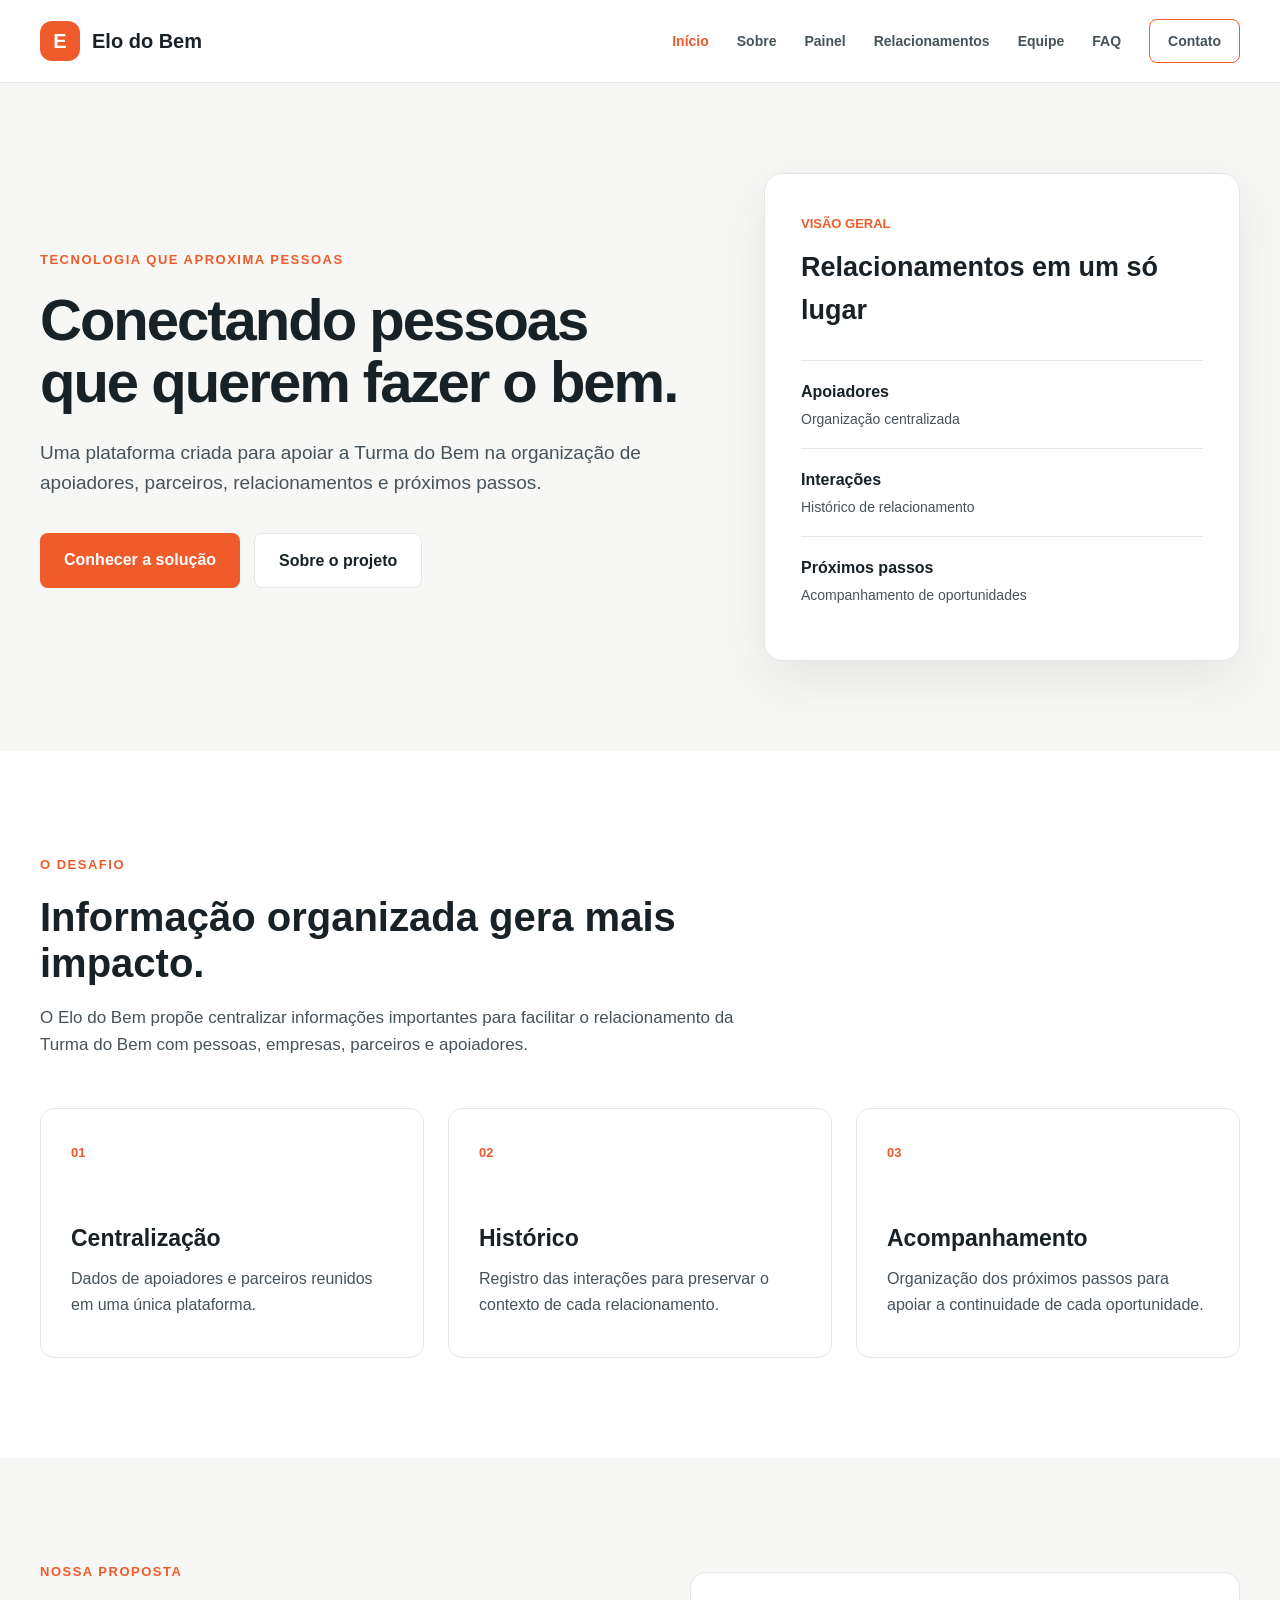
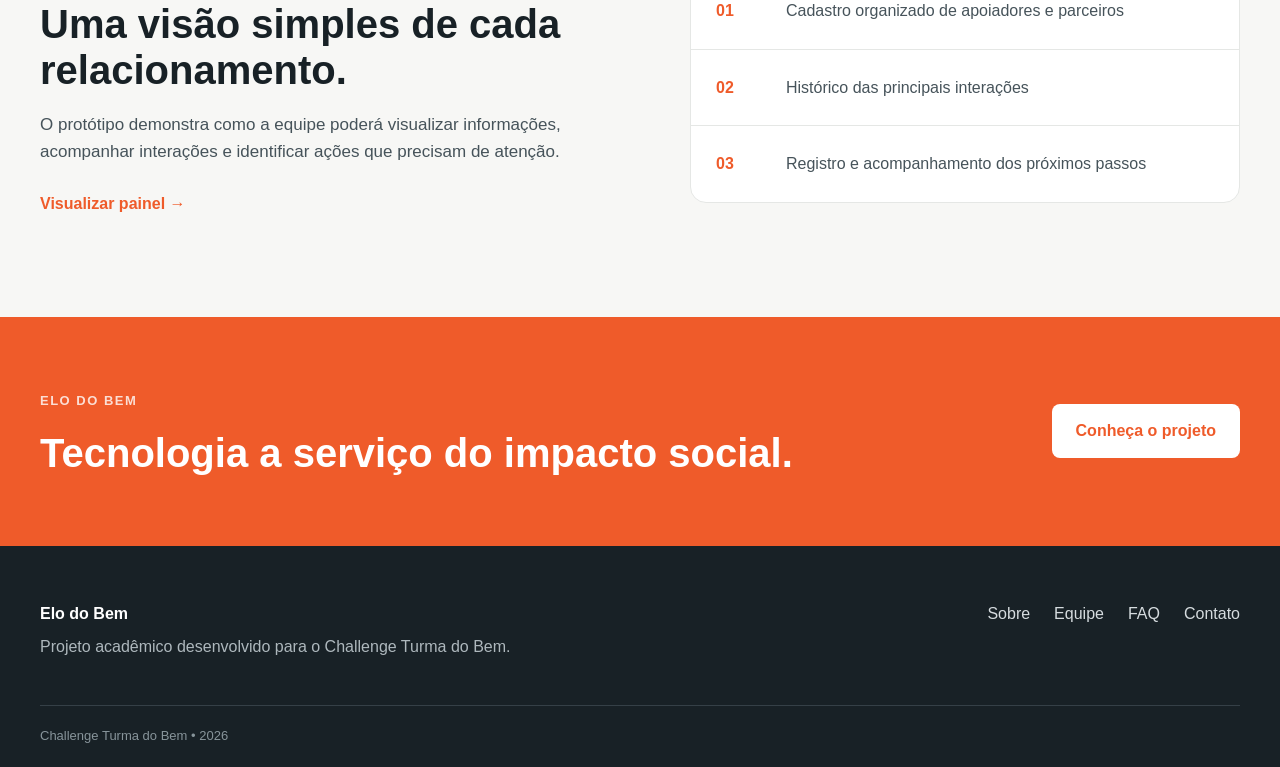
==== index.html @ 58cae1e9 "estrutura inicial do projeto" ====
<!DOCTYPE html>
<html lang="pt-BR">
<head>
    <meta charset="UTF-8">
    <meta name="viewport" content="width=device-width, initial-scale=1.0">
    <title>Elo do Bem | Início</title>
    <link rel="stylesheet" href="css/style.css">
</head>

<body>

    <header class="header">
        <div class="container header-content">
            <a href="index.html" class="logo">
                <span class="logo-icon">E</span>
                <span>Elo do Bem</span>
            </a>

            <nav class="nav" aria-label="Navegação principal">
                <a href="index.html" class="active">Início</a>
                <a href="sobre.html">Sobre</a>
                <a href="painel.html">Painel</a>
                <a href="relacionamento.html">Relacionamentos</a>
                <a href="integrantes.html">Equipe</a>
                <a href="faq.html">FAQ</a>
                <a href="contato.html" class="nav-button">Contato</a>
            </nav>
        </div>
    </header>

    <main>

        <section class="hero">
            <div class="container hero-content">
                <div class="hero-text">
                    <span class="tag">Tecnologia que aproxima pessoas</span>

                    <h1>Conectando pessoas que querem fazer o bem.</h1>

                    <p>
                        Uma plataforma criada para apoiar a Turma do Bem na organização
                        de apoiadores, parceiros, relacionamentos e próximos passos.
                    </p>

                    <div class="hero-actions">
                        <a href="painel.html" class="btn btn-primary">Conhecer a solução</a>
                        <a href="sobre.html" class="btn btn-secondary">Sobre o projeto</a>
                    </div>
                </div>

                <div class="hero-card">
                    <span class="card-label">Visão geral</span>

                    <h2>Relacionamentos em um só lugar</h2>

                    <div class="metric">
                        <strong>Apoiadores</strong>
                        <span>Organização centralizada</span>
                    </div>

                    <div class="metric">
                        <strong>Interações</strong>
                        <span>Histórico de relacionamento</span>
                    </div>

                    <div class="metric">
                        <strong>Próximos passos</strong>
                        <span>Acompanhamento de oportunidades</span>
                    </div>
                </div>
            </div>
        </section>

        <section class="problem">
            <div class="container">
                <div class="section-heading">
                    <span class="tag">O desafio</span>
                    <h2>Informação organizada gera mais impacto.</h2>
                    <p>
                        O Elo do Bem propõe centralizar informações importantes para
                        facilitar o relacionamento da Turma do Bem com pessoas,
                        empresas, parceiros e apoiadores.
                    </p>
                </div>

                <div class="cards">
                    <article class="info-card">
                        <span class="card-number">01</span>
                        <h3>Centralização</h3>
                        <p>
                            Dados de apoiadores e parceiros reunidos em uma única
                            plataforma.
                        </p>
                    </article>

                    <article class="info-card">
                        <span class="card-number">02</span>
                        <h3>Histórico</h3>
                        <p>
                            Registro das interações para preservar o contexto de cada
                            relacionamento.
                        </p>
                    </article>

                    <article class="info-card">
                        <span class="card-number">03</span>
                        <h3>Acompanhamento</h3>
                        <p>
                            Organização dos próximos passos para apoiar a continuidade
                            de cada oportunidade.
                        </p>
                    </article>
                </div>
            </div>
        </section>

        <section class="solution">
            <div class="container solution-content">
                <div>
                    <span class="tag">Nossa proposta</span>
                    <h2>Uma visão simples de cada relacionamento.</h2>
                    <p>
                        O protótipo demonstra como a equipe poderá visualizar
                        informações, acompanhar interações e identificar ações
                        que precisam de atenção.
                    </p>

                    <a href="painel.html" class="text-link">
                        Visualizar painel →
                    </a>
                </div>

                <div class="solution-list">
                    <div>
                        <strong>01</strong>
                        <span>Cadastro organizado de apoiadores e parceiros</span>
                    </div>

                    <div>
                        <strong>02</strong>
                        <span>Histórico das principais interações</span>
                    </div>

                    <div>
                        <strong>03</strong>
                        <span>Registro e acompanhamento dos próximos passos</span>
                    </div>
                </div>
            </div>
        </section>

        <section class="cta">
            <div class="container cta-content">
                <div>
                    <span class="tag tag-light">Elo do Bem</span>
                    <h2>Tecnologia a serviço do impacto social.</h2>
                </div>

                <a href="sobre.html" class="btn btn-light">Conheça o projeto</a>
            </div>
        </section>

    </main>

    <footer class="footer">
        <div class="container footer-content">
            <div>
                <strong>Elo do Bem</strong>
                <p>Projeto acadêmico desenvolvido para o Challenge Turma do Bem.</p>
            </div>

            <nav class="footer-nav" aria-label="Navegação do rodapé">
                <a href="sobre.html">Sobre</a>
                <a href="integrantes.html">Equipe</a>
                <a href="faq.html">FAQ</a>
                <a href="contato.html">Contato</a>
            </nav>
        </div>

        <div class="container footer-bottom">
            <p>Challenge Turma do Bem • 2026</p>
        </div>
    </footer>

</body>
</html>
---- css/style.css ----
* {
    margin: 0;
    padding: 0;
    box-sizing: border-box;
}

:root {
    --primary: #ef5b2a;
    --primary-dark: #d94818;
    --dark: #182126;
    --text: #46535a;
    --light: #f7f7f5;
    --white: #ffffff;
    --border: #e5e7e5;
    --max-width: 1200px;
}

body {
    font-family: Arial, Helvetica, sans-serif;
    background: var(--white);
    color: var(--dark);
    line-height: 1.6;
}

a {
    color: inherit;
    text-decoration: none;
}

.container {
    width: calc(100% - 80px);
    max-width: var(--max-width);
    margin: 0 auto;
}

.header {
    background: var(--white);
    border-bottom: 1px solid var(--border);
}

.header-content {
    min-height: 82px;
    display: flex;
    align-items: center;
    justify-content: space-between;
}

.logo {
    display: flex;
    align-items: center;
    gap: 12px;
    font-size: 20px;
    font-weight: 700;
}

.logo-icon {
    width: 40px;
    height: 40px;
    display: grid;
    place-items: center;
    border-radius: 12px;
    background: var(--primary);
    color: var(--white);
}

.nav {
    display: flex;
    align-items: center;
    gap: 28px;
}

.nav a {
    font-size: 14px;
    font-weight: 600;
    color: var(--text);
}

.nav a:hover,
.nav a.active {
    color: var(--primary);
}

.nav-button {
    padding: 10px 18px;
    border: 1px solid var(--primary);
    border-radius: 8px;
}

.hero {
    padding: 90px 0;
    background: var(--light);
}

.hero-content {
    display: grid;
    grid-template-columns: 1.15fr 0.85fr;
    align-items: center;
    gap: 80px;
}

.tag {
    display: inline-block;
    margin-bottom: 18px;
    color: var(--primary);
    font-size: 13px;
    font-weight: 700;
    text-transform: uppercase;
    letter-spacing: 1.5px;
}

.hero h1 {
    max-width: 700px;
    font-size: 58px;
    line-height: 1.08;
    letter-spacing: -2px;
}

.hero-text > p {
    max-width: 620px;
    margin-top: 24px;
    font-size: 19px;
    color: var(--text);
}

.hero-actions {
    display: flex;
    gap: 14px;
    margin-top: 34px;
}

.btn {
    display: inline-block;
    padding: 14px 24px;
    border-radius: 8px;
    font-weight: 700;
    transition: 0.2s;
}

.btn-primary {
    background: var(--primary);
    color: var(--white);
}

.btn-primary:hover {
    background: var(--primary-dark);
}

.btn-secondary {
    border: 1px solid var(--border);
    background: var(--white);
}

.btn-secondary:hover {
    border-color: var(--primary);
}

.hero-card {
    padding: 36px;
    background: var(--white);
    border: 1px solid var(--border);
    border-radius: 18px;
    box-shadow: 0 20px 50px rgba(24, 33, 38, 0.08);
}

.card-label {
    color: var(--primary);
    font-size: 13px;
    font-weight: 700;
    text-transform: uppercase;
}

.hero-card h2 {
    margin: 10px 0 28px;
    font-size: 27px;
}

.metric {
    display: flex;
    flex-direction: column;
    padding: 18px 0;
    border-top: 1px solid var(--border);
}

.metric span {
    margin-top: 3px;
    color: var(--text);
    font-size: 14px;
}

.problem {
    padding: 100px 0;
}

.section-heading {
    max-width: 720px;
}

.section-heading h2,
.solution h2,
.cta h2 {
    font-size: 40px;
    line-height: 1.15;
}

.section-heading p,
.solution p {
    margin-top: 18px;
    color: var(--text);
    font-size: 17px;
}

.cards {
    display: grid;
    grid-template-columns: repeat(3, 1fr);
    gap: 24px;
    margin-top: 50px;
}

.info-card {
    min-height: 250px;
    padding: 30px;
    border: 1px solid var(--border);
    border-radius: 14px;
}

.card-number {
    color: var(--primary);
    font-size: 13px;
    font-weight: 700;
}

.info-card h3 {
    margin-top: 55px;
    font-size: 23px;
}

.info-card p {
    margin-top: 10px;
    color: var(--text);
}

.solution {
    padding: 100px 0;
    background: var(--light);
}

.solution-content {
    display: grid;
    grid-template-columns: 1fr 1fr;
    gap: 100px;
    align-items: center;
}

.text-link {
    display: inline-block;
    margin-top: 26px;
    color: var(--primary);
    font-weight: 700;
}

.solution-list {
    background: var(--white);
    border: 1px solid var(--border);
    border-radius: 16px;
}

.solution-list div {
    display: grid;
    grid-template-columns: 55px 1fr;
    gap: 15px;
    padding: 25px;
    border-bottom: 1px solid var(--border);
}

.solution-list div:last-child {
    border-bottom: none;
}

.solution-list strong {
    color: var(--primary);
}

.solution-list span {
    color: var(--text);
}

.cta {
    padding: 70px 0;
    background: var(--primary);
    color: var(--white);
}

.cta-content {
    display: flex;
    align-items: center;
    justify-content: space-between;
}

.tag-light {
    color: var(--white);
    opacity: 0.8;
}

.btn-light {
    background: var(--white);
    color: var(--primary);
}

.footer {
    padding: 55px 0 20px;
    background: var(--dark);
    color: var(--white);
}

.footer-content {
    display: flex;
    justify-content: space-between;
    gap: 40px;
}

.footer-content p {
    margin-top: 8px;
    color: #aeb8bd;
}

.footer-nav {
    display: flex;
    gap: 24px;
}

.footer-nav a {
    color: #d6dcdf;
}

.footer-nav a:hover {
    color: var(--white);
}

.footer-bottom {
    margin-top: 45px;
    padding-top: 20px;
    border-top: 1px solid #354047;
    color: #87949a;
    font-size: 13px;
}

@media (min-width: 1300px) {
    .container {
        max-width: 1240px;
    }

    .hero {
        padding: 110px 0;
    }
}
.page-hero {
    padding: 90px 0 80px;
    background: var(--light);
    border-bottom: 1px solid var(--border);
}

.page-hero h1 {
    max-width: 850px;
    font-size: 50px;
    line-height: 1.1;
    letter-spacing: -1.5px;
}

.page-hero p {
    max-width: 720px;
    margin-top: 24px;
    color: var(--text);
    font-size: 18px;
}

.about-section {
    padding: 100px 0;
}

.about-grid {
    display: grid;
    grid-template-columns: repeat(2, 1fr);
    gap: 24px;
}

.about-block {
    padding: 36px;
    border: 1px solid var(--border);
    border-radius: 16px;
}

.about-block h2 {
    margin-top: 25px;
    font-size: 27px;
}

.about-block p {
    margin-top: 15px;
    color: var(--text);
}

.roadmap {
    padding: 100px 0;
    background: var(--light);
}

.roadmap-grid {
    display: grid;
    grid-template-columns: repeat(4, 1fr);
    gap: 20px;
    margin-top: 50px;
}

.roadmap-card {
    min-height: 245px;
    padding: 28px;
    background: var(--white);
    border: 1px solid var(--border);
    border-radius: 14px;
}

.roadmap-card.current {
    border-color: var(--primary);
}

.roadmap-card > span {
    color: var(--primary);
    font-size: 13px;
    font-weight: 700;
    text-transform: uppercase;
}

.roadmap-card h3 {
    margin-top: 35px;
    font-size: 21px;
}

.roadmap-card p {
    margin-top: 12px;
    color: var(--text);
    font-size: 15px;
}
.dashboard {
    background: var(--light);
}

.dashboard-header {
    padding: 60px 0 45px;
    background: var(--white);
    border-bottom: 1px solid var(--border);
}

.dashboard-title {
    display: flex;
    align-items: flex-end;
    justify-content: space-between;
    gap: 40px;
}

.dashboard-title h1 {
    font-size: 44px;
    line-height: 1.1;
}

.dashboard-title p {
    max-width: 650px;
    margin-top: 12px;
    color: var(--text);
}

.dashboard-content {
    padding: 45px 0 90px;
}

.stats-grid {
    display: grid;
    grid-template-columns: repeat(4, 1fr);
    gap: 20px;
}

.stat-card {
    display: flex;
    flex-direction: column;
    padding: 25px;
    background: var(--white);
    border: 1px solid var(--border);
    border-radius: 14px;
}

.stat-card > span {
    color: var(--text);
    font-size: 14px;
}

.stat-card strong {
    margin: 10px 0 2px;
    font-size: 36px;
}

.stat-card small {
    color: #7c898f;
}

.alert-card {
    border-color: var(--primary);
}

.alert-card strong {
    color: var(--primary);
}

.dashboard-grid {
    display: grid;
    grid-template-columns: 1.4fr 0.8fr;
    gap: 20px;
    margin-top: 20px;
}

.dashboard-panel,
.relationship-table {
    background: var(--white);
    border: 1px solid var(--border);
    border-radius: 14px;
}

.dashboard-panel {
    padding: 28px;
}

.panel-header {
    display: flex;
    align-items: center;
    justify-content: space-between;
    gap: 20px;
}

.panel-label {
    color: var(--primary);
    font-size: 12px;
    font-weight: 700;
    text-transform: uppercase;
    letter-spacing: 1px;
}

.panel-header h2 {
    margin-top: 4px;
    font-size: 23px;
}

.status-count {
    padding: 6px 10px;
    background: #fff1ec;
    color: var(--primary);
    border-radius: 20px;
    font-size: 12px;
    font-weight: 700;
}

.task-list {
    margin-top: 22px;
}

.task-item {
    display: grid;
    grid-template-columns: 6px 1fr auto;
    gap: 16px;
    align-items: center;
    padding: 18px 0;
    border-top: 1px solid var(--border);
}

.task-status {
    width: 6px;
    height: 42px;
    border-radius: 10px;
}

.priority-high {
    background: var(--primary);
}

.priority-medium {
    background: #e9a23b;
}

.priority-low {
    background: #8b989e;
}

.task-info {
    display: flex;
    flex-direction: column;
}

.task-info span {
    margin-top: 2px;
    color: var(--text);
    font-size: 14px;
}

.task-date {
    display: flex;
    flex-direction: column;
    text-align: right;
}

.task-date span {
    font-weight: 700;
    font-size: 14px;
}

.task-date small {
    color: #899399;
}

.activity-list {
    margin-top: 22px;
}

.activity-item {
    display: grid;
    grid-template-columns: 42px 1fr;
    gap: 14px;
    padding: 18px 0;
    border-top: 1px solid var(--border);
}

.activity-icon {
    width: 40px;
    height: 40px;
    display: grid;
    place-items: center;
    background: #fff1ec;
    color: var(--primary);
    border-radius: 50%;
    font-weight: 700;
}

.activity-item p {
    margin-top: 3px;
    color: var(--text);
    font-size: 14px;
}

.activity-item small {
    display: block;
    margin-top: 5px;
    color: #899399;
}

.relationship-table {
    margin-top: 20px;
    padding: 28px;
}

.table-header,
.table-row {
    display: grid;
    grid-template-columns: 1.5fr 1fr 1fr 1fr;
    gap: 20px;
    align-items: center;
}

.table-header {
    margin-top: 25px;
    padding: 12px 15px;
    background: var(--light);
    color: #78858b;
    font-size: 12px;
    font-weight: 700;
    text-transform: uppercase;
}

.table-row {
    padding: 18px 15px;
    border-bottom: 1px solid var(--border);
    font-size: 14px;
}

.table-row:last-child {
    border-bottom: none;
}

a.table-row:hover {
    background: #fafafa;
}

.status {
    width: fit-content;
    padding: 6px 10px;
    border-radius: 20px;
    font-size: 12px;
    font-weight: 700;
}

.status-progress {
    background: #fff1ec;
    color: var(--primary);
}

.status-new {
    background: #eef3ff;
    color: #4564a8;
}

.status-active {
    background: #edf7f0;
    color: #36784a;
}
.relationship-page {
    background: var(--light);
}

.relationship-header {
    padding: 45px 0;
    background: var(--white);
    border-bottom: 1px solid var(--border);
}

.back-link {
    display: inline-block;
    margin-bottom: 30px;
    color: var(--text);
    font-size: 14px;
    font-weight: 600;
}

.back-link:hover {
    color: var(--primary);
}

.relationship-title {
    display: flex;
    align-items: flex-end;
    justify-content: space-between;
    gap: 30px;
}

.relationship-title h1 {
    font-size: 44px;
    line-height: 1.1;
}

.relationship-title p {
    margin-top: 10px;
    color: var(--text);
}

.relationship-status {
    padding: 9px 15px;
    background: #fff1ec;
    color: var(--primary);
    border-radius: 30px;
    font-size: 13px;
    font-weight: 700;
}

.relationship-content {
    padding: 40px 0 90px;
}

.relationship-layout {
    display: grid;
    grid-template-columns: 1.5fr 0.6fr;
    gap: 22px;
    align-items: start;
}

.relationship-main {
    display: flex;
    flex-direction: column;
    gap: 22px;
}

.detail-card,
.next-step-card,
.summary-card {
    padding: 30px;
    background: var(--white);
    border: 1px solid var(--border);
    border-radius: 14px;
}

.detail-grid {
    display: grid;
    grid-template-columns: repeat(2, 1fr);
    gap: 0;
    margin-top: 25px;
    border-top: 1px solid var(--border);
}

.detail-grid div {
    display: flex;
    flex-direction: column;
    gap: 5px;
    padding: 20px 10px 20px 0;
    border-bottom: 1px solid var(--border);
}

.detail-grid span {
    color: #7c898f;
    font-size: 12px;
    text-transform: uppercase;
}

.detail-grid strong {
    font-size: 14px;
}

.timeline {
    margin-top: 28px;
}

.timeline-item {
    position: relative;
    display: grid;
    grid-template-columns: 20px 1fr;
    gap: 15px;
    padding-bottom: 32px;
}

.timeline-item:not(:last-child)::before {
    content: "";
    position: absolute;
    top: 14px;
    left: 5px;
    width: 1px;
    height: 100%;
    background: var(--border);
}

.timeline-marker {
    position: relative;
    z-index: 1;
    width: 11px;
    height: 11px;
    margin-top: 5px;
    border-radius: 50%;
    background: var(--primary);
}

.timeline-top {
    display: flex;
    justify-content: space-between;
    gap: 20px;
}

.timeline-top span {
    color: #899399;
    font-size: 13px;
}

.timeline-content p {
    margin-top: 8px;
    color: var(--text);
    font-size: 14px;
}

.timeline-content small {
    display: block;
    margin-top: 8px;
    color: #899399;
}

.relationship-sidebar {
    display: flex;
    flex-direction: column;
    gap: 22px;
}

.next-step-card {
    border-top: 3px solid var(--primary);
}

.next-step-card h2 {
    margin-top: 12px;
    font-size: 23px;
    line-height: 1.25;
}

.next-step-card > p {
    margin: 14px 0 25px;
    color: var(--text);
    font-size: 14px;
}

.next-step-info {
    display: flex;
    justify-content: space-between;
    gap: 20px;
    padding: 14px 0;
    border-top: 1px solid var(--border);
    font-size: 14px;
}

.next-step-info span {
    color: var(--text);
}

.priority-text {
    color: var(--primary);
}

.summary-item {
    display: flex;
    flex-direction: column;
    padding: 18px 0;
    border-bottom: 1px solid var(--border);
}

.summary-item:last-child {
    border-bottom: none;
}

.summary-item strong {
    font-size: 25px;
}

.summary-item span {
    color: var(--text);
    font-size: 13px;
}
.dashboard-title .btn {
    min-width: 195px;
    text-align: center;
    white-space: nowrap;
}
.team-section {
    padding: 100px 0;
}

.team-grid {
    display: grid;
    grid-template-columns: repeat(3, 1fr);
    gap: 28px;
}

.team-card {
    overflow: hidden;
    background: var(--white);
    border: 1px solid var(--border);
    border-radius: 16px;
}

.team-photo {
    height: 310px;
    background: var(--light);
    overflow: hidden;
}

.team-photo img {
    width: 100%;
    height: 100%;
    object-fit: cover;
}

.team-info {
    padding: 28px;
}

.team-role {
    color: var(--primary);
    font-size: 12px;
    font-weight: 700;
    text-transform: uppercase;
    letter-spacing: 1px;
}

.team-info h2 {
    margin-top: 8px;
    font-size: 27px;
}

.student-data {
    margin-top: 18px;
    padding: 18px 0;
    border-top: 1px solid var(--border);
    border-bottom: 1px solid var(--border);
}

.student-data p {
    color: var(--text);
    font-size: 14px;
}

.student-data p + p {
    margin-top: 5px;
}

.team-links {
    display: flex;
    gap: 10px;
    margin-top: 20px;
}

.team-links a {
    flex: 1;
    padding: 10px 15px;
    border: 1px solid var(--border);
    border-radius: 7px;
    text-align: center;
    font-size: 14px;
    font-weight: 700;
}

.team-links a:hover {
    border-color: var(--primary);
    color: var(--primary);
}
.faq-section {
    padding: 100px 0;
}

.faq-layout {
    display: grid;
    grid-template-columns: 0.65fr 1.35fr;
    gap: 100px;
    align-items: start;
}

.faq-intro {
    position: sticky;
    top: 40px;
}

.faq-intro h2 {
    font-size: 34px;
    line-height: 1.2;
}

.faq-intro p {
    margin-top: 15px;
    color: var(--text);
}

.faq-list {
    border-top: 1px solid var(--border);
}

.faq-item {
    display: grid;
    grid-template-columns: 45px 1fr;
    gap: 20px;
    padding: 30px 0;
    border-bottom: 1px solid var(--border);
}

.faq-item > span {
    color: var(--primary);
    font-size: 13px;
    font-weight: 700;
}

.faq-item h3 {
    font-size: 20px;
}

.faq-item p {
    margin-top: 9px;
    color: var(--text);
}

.contact-section {
    padding: 100px 0;
}

.contact-layout {
    display: grid;
    grid-template-columns: 0.75fr 1.25fr;
    gap: 100px;
    align-items: start;
}

.contact-info h2 {
    font-size: 36px;
}

.contact-info > p {
    max-width: 400px;
    margin: 15px 0 35px;
    color: var(--text);
}

.contact-detail {
    display: flex;
    flex-direction: column;
    padding: 17px 0;
    border-top: 1px solid var(--border);
}

.contact-detail span {
    color: #7c898f;
    font-size: 12px;
    text-transform: uppercase;
}

.contact-detail strong {
    margin-top: 4px;
}

.contact-form {
    padding: 38px;
    background: var(--light);
    border: 1px solid var(--border);
    border-radius: 16px;
}

.form-row {
    display: grid;
    grid-template-columns: repeat(2, 1fr);
    gap: 18px;
}

.form-group {
    display: flex;
    flex-direction: column;
    margin-bottom: 20px;
}

.form-group label {
    margin-bottom: 7px;
    font-size: 14px;
    font-weight: 700;
}

.form-group input,
.form-group select,
.form-group textarea {
    width: 100%;
    padding: 14px 15px;
    border: 1px solid #d8dcde;
    border-radius: 7px;
    background: var(--white);
    color: var(--dark);
    font: inherit;
    outline: none;
}

.form-group input:focus,
.form-group select:focus,
.form-group textarea:focus {
    border-color: var(--primary);
}

.form-group textarea {
    resize: vertical;
}

.form-button {
    border: none;
    cursor: pointer;
    font-size: 15px;
}

.form-notice {
    display: block;
    margin-top: 14px;
    color: #7c898f;
}
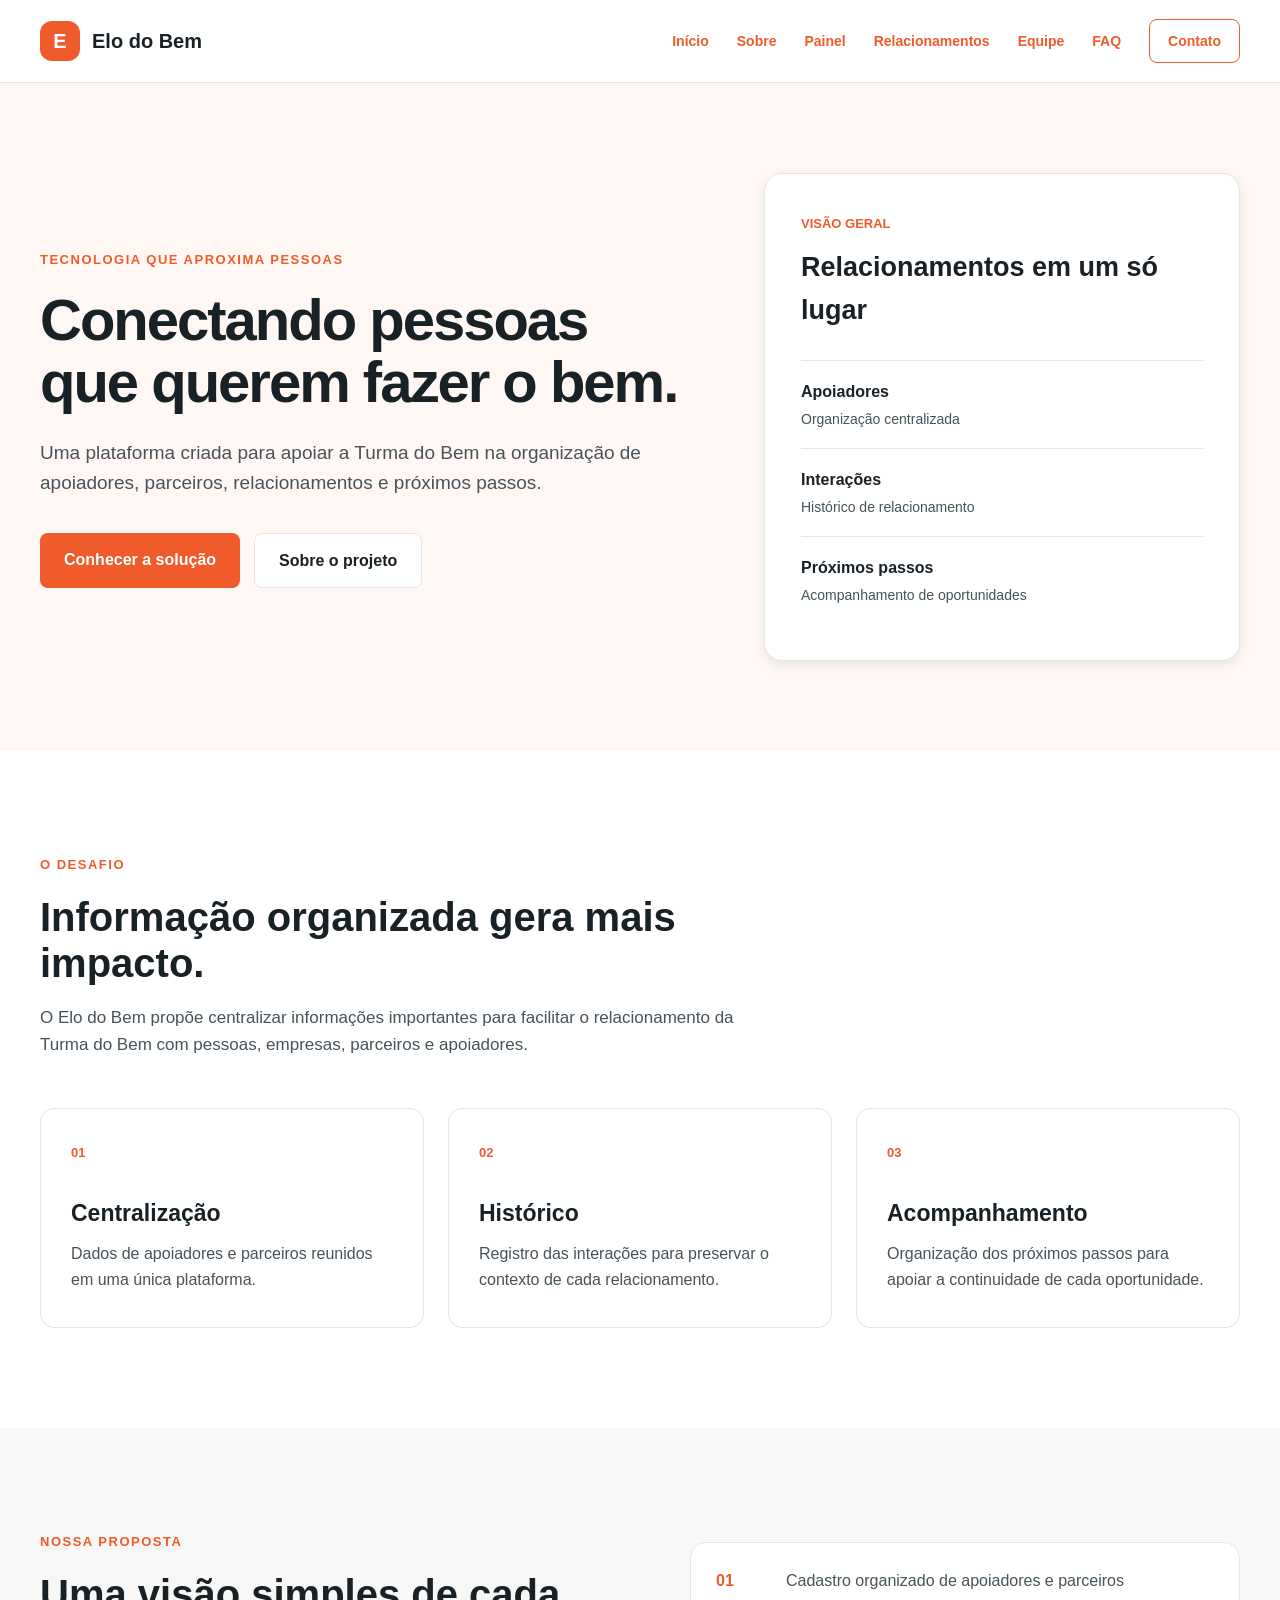
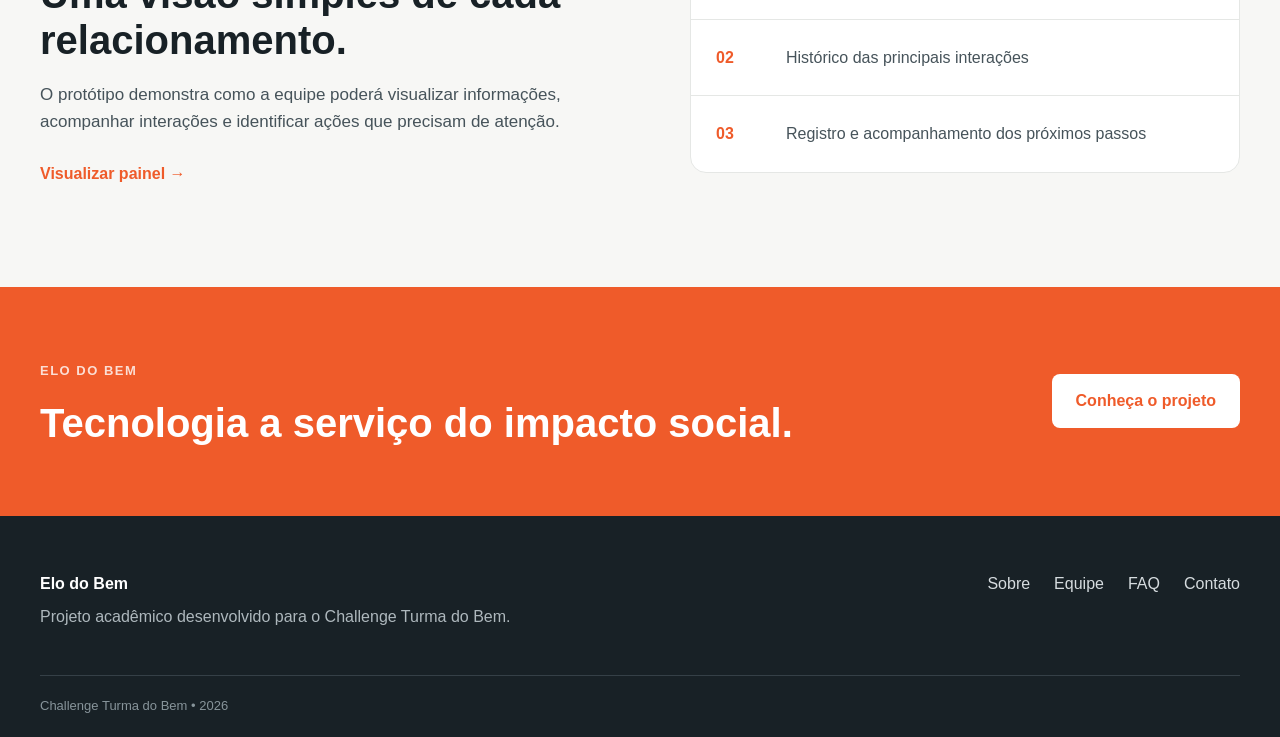
==== commit 6123e862: "feat : melhora acessibilidade da navegacao." ====
--- a/index.html
+++ b/index.html
@@ -17,14 +17,14 @@
             </a>
 
             <nav class="nav" aria-label="Navegação principal">
-                <a href="index.html" class="active">Início</a>
-                <a href="sobre.html">Sobre</a>
-                <a href="painel.html">Painel</a>
-                <a href="relacionamento.html">Relacionamentos</a>
-                <a href="integrantes.html">Equipe</a>
-                <a href="faq.html">FAQ</a>
-                <a href="contato.html" class="nav-button">Contato</a>
-            </nav>
+    <a href="index.html" class="active" aria-current="page">Início</a>
+    <a href="sobre.html" class="active" aria-current="page">Sobre</a>
+    <a href="painel.html" class="active" aria-current="page">Painel</a>
+    <a href="relacionamento.html" class="active" aria-current="page">Relacionamentos</a>
+    <a href="integrantes.html" class="active" aria-current="page">Equipe</a>
+    <a href="faq.html" class="active" aria-current="page">FAQ</a>
+    <a href="contato.html" class="nav-button active" aria-current="page">Contato</a>
+</nav>
         </div>
     </header>
 
--- a/css/style.css
+++ b/css/style.css
@@ -88,7 +88,7 @@
 
 .hero {
     padding: 90px 0;
-    background: var(--light);
+    background: #fff7f3;
 }
 
 .hero-content {
@@ -159,7 +159,7 @@
     background: var(--white);
     border: 1px solid var(--border);
     border-radius: 18px;
-    box-shadow: 0 20px 50px rgba(24, 33, 38, 0.08);
+    box-shadow: 0 4px 12px rgba(0, 0, 0, 0.08);
 }
 
 .card-label {
@@ -217,12 +217,17 @@
 }
 
 .info-card {
-    min-height: 250px;
+    min-height: 220px;
     padding: 30px;
+    background: var(--white);
     border: 1px solid var(--border);
     border-radius: 14px;
 }
 
+.info-card:hover {
+    border-color: var(--primary);
+}
+
 .card-number {
     color: var(--primary);
     font-size: 13px;
@@ -230,7 +235,7 @@
 }
 
 .info-card h3 {
-    margin-top: 55px;
+    margin-top: 30px;
     font-size: 23px;
 }
 
@@ -812,26 +817,14 @@
 }
 
 .timeline-item {
-    position: relative;
     display: grid;
     grid-template-columns: 20px 1fr;
     gap: 15px;
-    padding-bottom: 32px;
-}
-
-.timeline-item:not(:last-child)::before {
-    content: "";
-    position: absolute;
-    top: 14px;
-    left: 5px;
-    width: 1px;
-    height: 100%;
-    background: var(--border);
+    padding: 20px 0;
+    border-bottom: 1px solid var(--border);
 }
 
 .timeline-marker {
-    position: relative;
-    z-index: 1;
     width: 11px;
     height: 11px;
     margin-top: 5px;
@@ -1019,8 +1012,7 @@
 }
 
 .faq-intro {
-    position: sticky;
-    top: 40px;
+    align-self: start;
 }
 
 .faq-intro h2 {
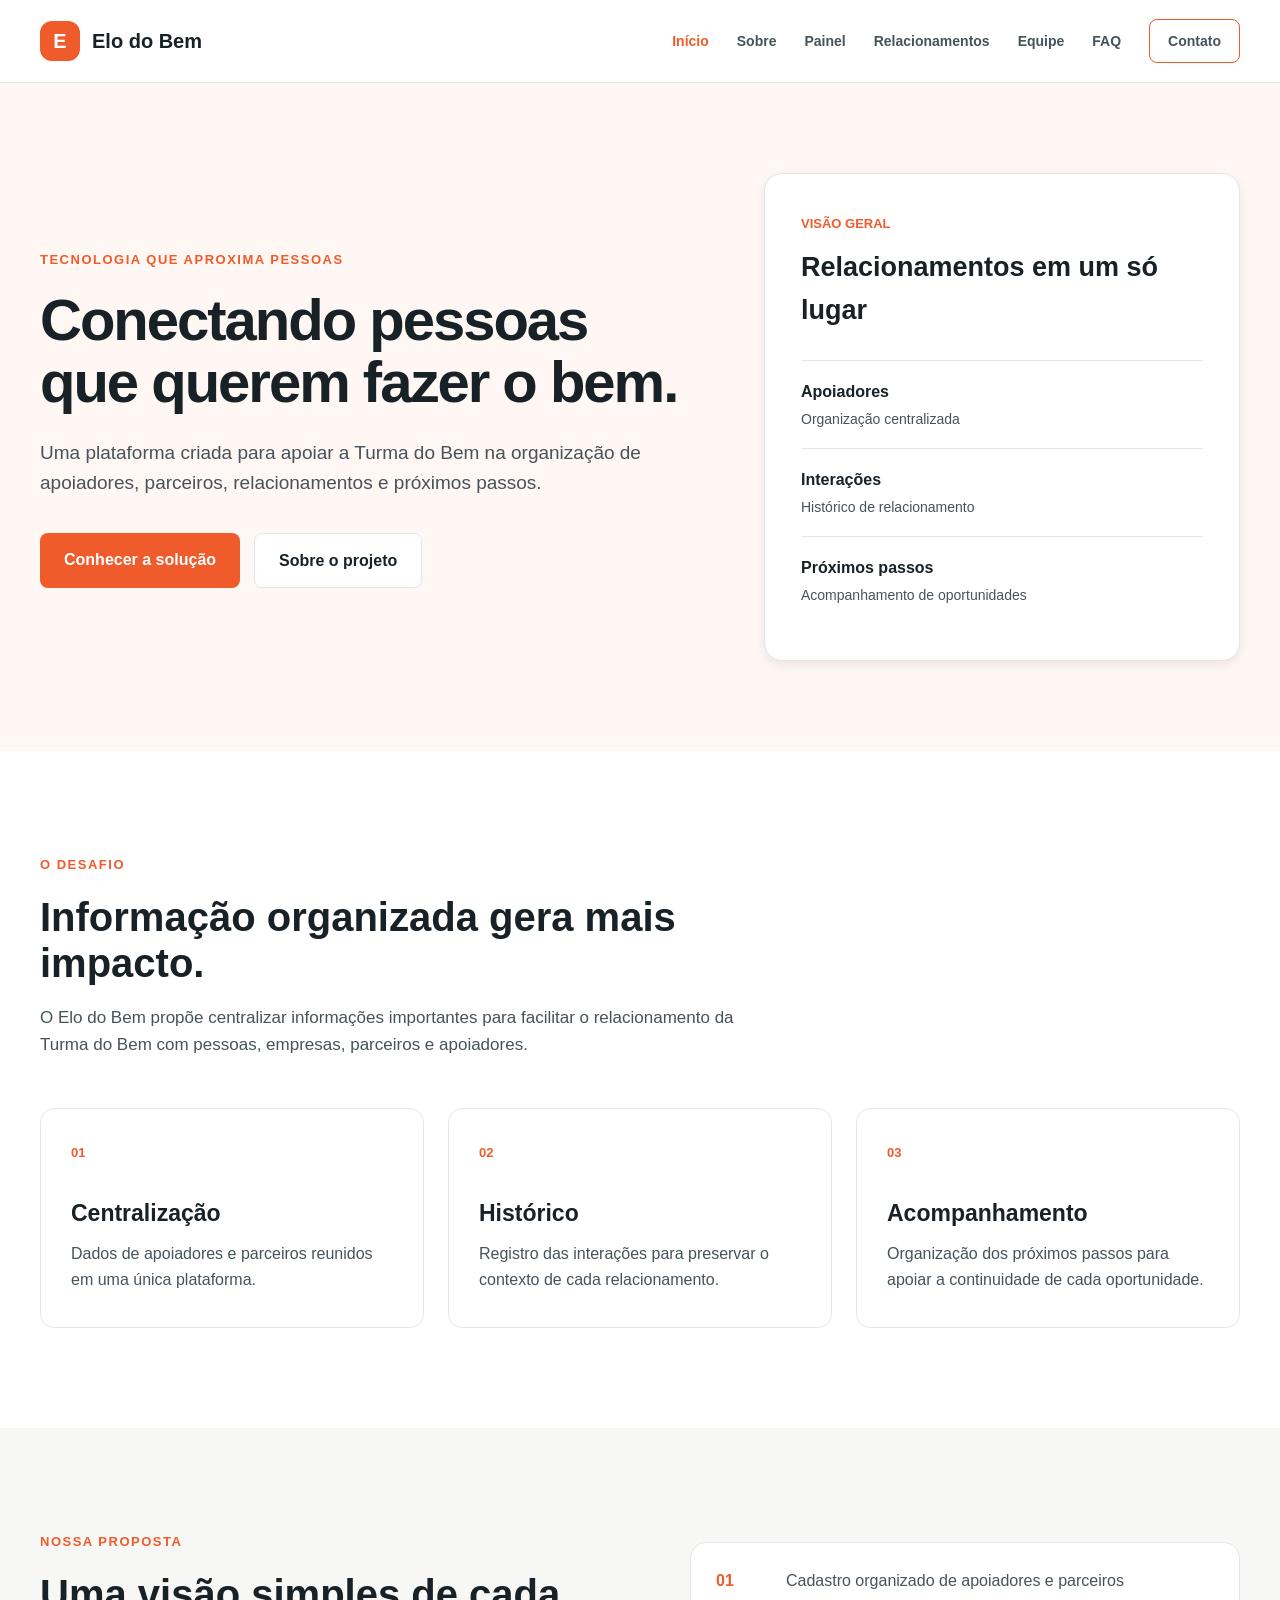
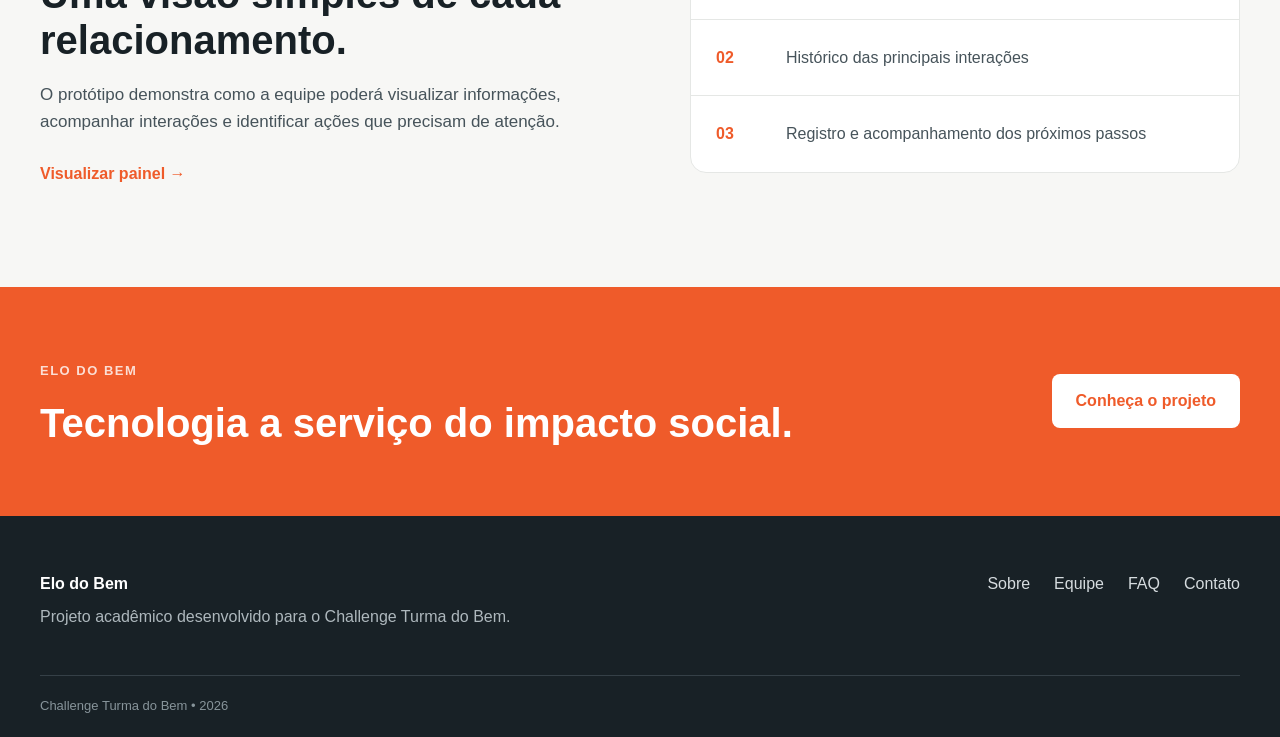
==== commit 083bcf05: "fix : corrige navegacao e estrutura do HTML" ====
--- a/index.html
+++ b/index.html
@@ -2,7 +2,7 @@
 <html lang="pt-BR">
 <head>
     <meta charset="UTF-8">
-    <meta name="viewport" content="width=device-width, initial-scale=1.0">
+    <meta name="description" content="Elo do Bem - plataforma para organização de apoiadores, parceiros e relacionamentos da Turma do Bem.">
     <title>Elo do Bem | Início</title>
     <link rel="stylesheet" href="css/style.css">
 </head>
@@ -17,14 +17,14 @@
             </a>
 
             <nav class="nav" aria-label="Navegação principal">
-    <a href="index.html" class="active" aria-current="page">Início</a>
-    <a href="sobre.html" class="active" aria-current="page">Sobre</a>
-    <a href="painel.html" class="active" aria-current="page">Painel</a>
-    <a href="relacionamento.html" class="active" aria-current="page">Relacionamentos</a>
-    <a href="integrantes.html" class="active" aria-current="page">Equipe</a>
-    <a href="faq.html" class="active" aria-current="page">FAQ</a>
-    <a href="contato.html" class="nav-button active" aria-current="page">Contato</a>
-</nav>
+                <a href="index.html" class="active" aria-current="page">Início</a>
+                <a href="sobre.html">Sobre</a>
+                <a href="painel.html">Painel</a>
+                <a href="relacionamento.html">Relacionamentos</a>
+                <a href="integrantes.html">Equipe</a>
+                <a href="faq.html">FAQ</a>
+                <a href="contato.html" class="nav-button">Contato</a>
+            </nav>
         </div>
     </header>
 
